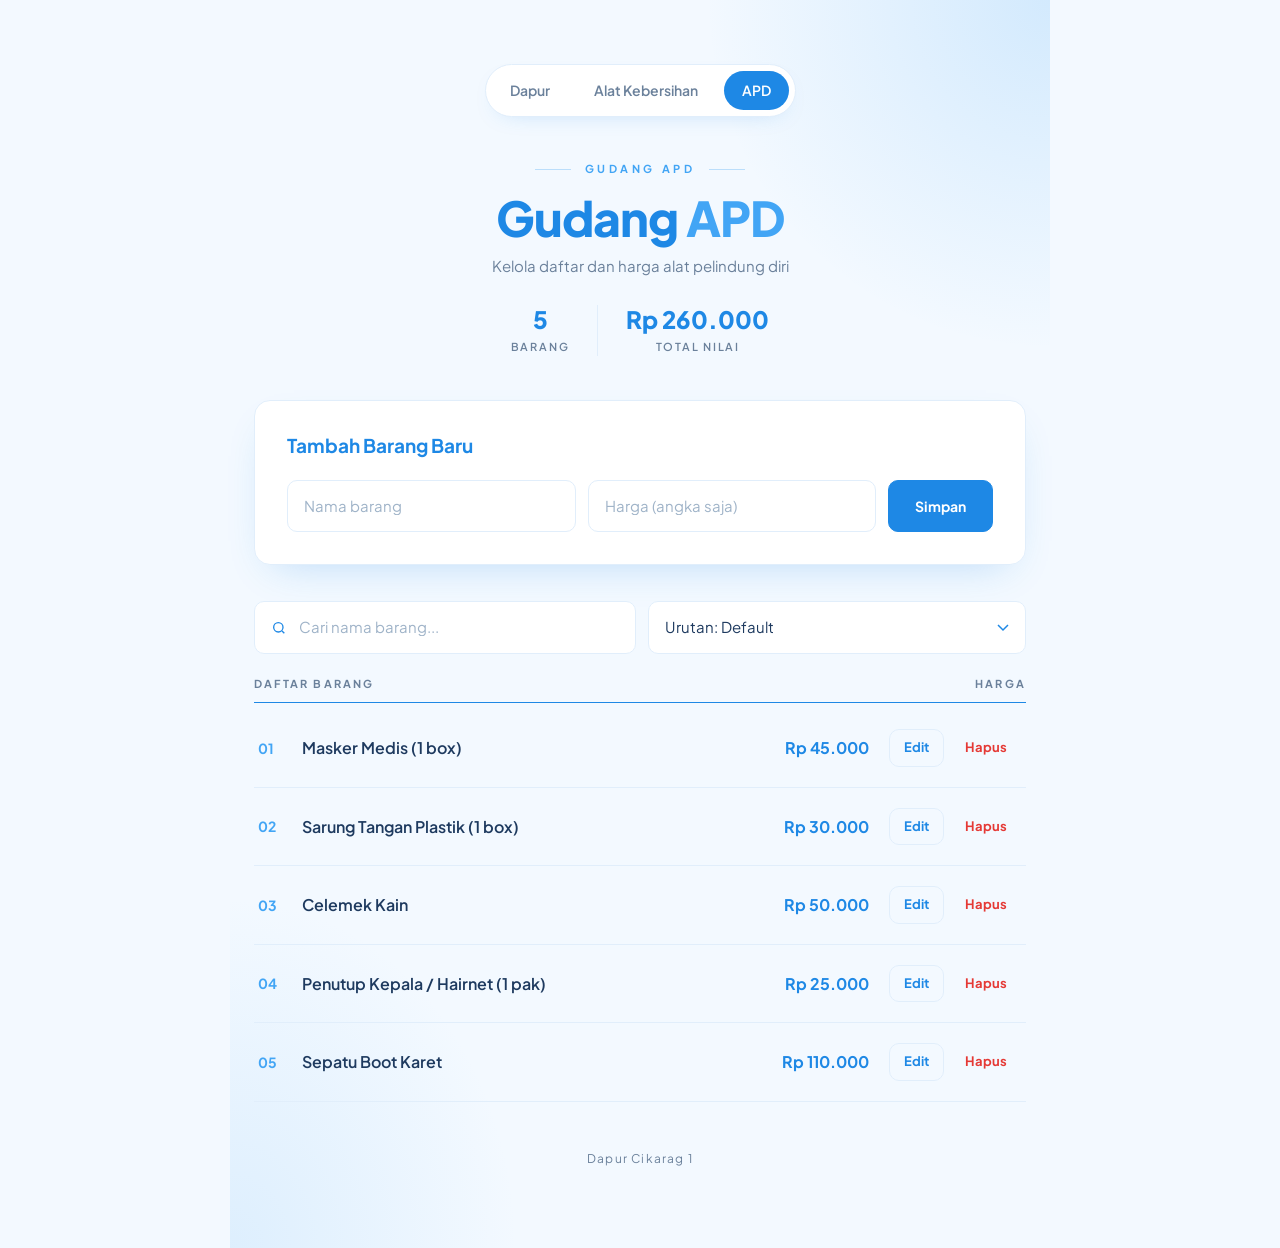
==== gudang-apd.html @ de3269f6 "Make the design elegant (6add7bca539699af820ea6bb)" ====
<!DOCTYPE html>
<html lang="id">
<head>
    <meta charset="UTF-8">
    <meta name="viewport" content="width=device-width, initial-scale=1.0">
    <title>Gudang APD · Dapur Cikarag 1</title>
    <link rel="preconnect" href="https://fonts.googleapis.com">
    <link rel="preconnect" href="https://fonts.gstatic.com" crossorigin>
    <link href="https://fonts.googleapis.com/css2?family=Plus+Jakarta+Sans:wght@400;500;600;700;800&display=swap" rel="stylesheet">
    <link rel="stylesheet" href="/style.css">
</head>
<body>

    <nav class="nav" aria-label="Halaman">
        <a href="/">Dapur</a>
        <a href="/gudang-kebersihan">Alat Kebersihan</a>
        <a href="/gudang-apd" aria-current="page">APD</a>
    </nav>

    <header class="masthead">
        <span class="eyebrow">Gudang APD</span>
        <h1>Gudang <em>APD</em></h1>
        <p class="tagline">Kelola daftar dan harga alat pelindung diri</p>
        <div class="stats">
            <div class="stat"><span class="stat-value" id="statCount">0</span><span class="stat-label">Barang</span></div>
            <div class="stat"><span class="stat-value" id="statTotal">Rp 0</span><span class="stat-label">Total Nilai</span></div>
        </div>
    </header>

    <!-- Form Tambah / Edit Barang -->
    <div class="card" id="formCard">
        <h3 id="formTitle">Tambah Barang Baru</h3>
        <form id="productForm" class="form-group">
            <!-- Input tersembunyi untuk menyimpan index saat mode edit -->
            <input type="hidden" id="editIndex" value="">
            <input type="text" id="newPriceName" placeholder="Nama barang" required>
            <input type="number" id="newPriceValue" placeholder="Harga (angka saja)" min="0" required>
            <button type="submit" id="submitBtn">Simpan</button>
        </form>
    </div>

    <!-- Kontrol Pencarian & Pengurutan -->
    <div class="controls">
        <input type="text" id="searchInput" class="search-box" placeholder="Cari nama barang...">

        <select id="sortInput" class="sort-box">
            <option value="default">Urutan: Default</option>
            <option value="cheap">Harga: Murah ke Mahal</option>
            <option value="expensive">Harga: Mahal ke Murah</option>
        </select>
    </div>

    <div class="list-heading"><span>Daftar Barang</span><span>Harga</span></div>

    <!-- Tempat Menampilkan Hasil -->
    <ul id="productList" class="product-list"></ul>

    <footer>Dapur Cikarag 1</footer>

    <script>
        window.HALAMAN = {
            kunciPenyimpanan: "dataAPD",
            barangDefault: [
            { nama: "Masker Medis (1 box)", harga: 45000 },
            { nama: "Sarung Tangan Plastik (1 box)", harga: 30000 },
            { nama: "Celemek Kain", harga: 50000 },
            { nama: "Penutup Kepala / Hairnet (1 pak)", harga: 25000 },
            { nama: "Sepatu Boot Karet", harga: 110000 }
        ]
        };
    </script>
    <script src="/app.js"></script>
</body>
</html>
---- style.css ----
:root {
    --ivory: #f3f9ff;
    --paper: #ffffff;
    --ink: #1e3a5f;
    --forest: #1e88e5;
    --forest-soft: #1976d2;
    --gold: #42a5f5;
    --gold-soft: #bbdefb;
    --muted: #6b819b;
    --line: #e1eefb;
    --danger: #e53935;
    --serif: 'Plus Jakarta Sans', 'Segoe UI', sans-serif;
    --sans: 'Plus Jakarta Sans', 'Segoe UI', sans-serif;
}
* { box-sizing: border-box; }
html { background: var(--ivory); }
body {
    min-height: 100vh;
    max-width: 820px;
    margin: 0 auto;
    padding: 64px 24px 80px;
    background:
        radial-gradient(ellipse 60% 40% at 100% 0%, rgba(66, 165, 245, .18), transparent 70%),
        radial-gradient(ellipse 50% 40% at 0% 100%, rgba(144, 202, 249, .22), transparent 70%);
    color: var(--ink);
    font-family: var(--sans);
    font-size: 15px;
    line-height: 1.5;
    -webkit-font-smoothing: antialiased;
}
body::before {
    display: none;
    content: "";
    position: fixed;
    inset: 0;
    z-index: -1;
    pointer-events: none;
    opacity: .35;
    background-image: url("data:image/svg+xml,%3Csvg xmlns='http://www.w3.org/2000/svg' width='160' height='160'%3E%3Cfilter id='n'%3E%3CfeTurbulence type='fractalNoise' baseFrequency='.9' numOctaves='2'/%3E%3CfeColorMatrix values='0 0 0 0 0.4 0 0 0 0 0.35 0 0 0 0 0.3 0 0 0 .08 0'/%3E%3C/filter%3E%3Crect width='100%25' height='100%25' filter='url(%23n)'/%3E%3C/svg%3E");
}

/* Kepala halaman */
.masthead { margin-bottom: 44px; text-align: center; animation: muncul .7s ease both; }
.eyebrow {
    display: inline-flex;
    align-items: center;
    gap: 14px;
    color: var(--gold);
    font-size: 11px;
    font-weight: 700;
    letter-spacing: .32em;
    text-transform: uppercase;
}
.eyebrow::before, .eyebrow::after { content: ""; width: 36px; height: 1px; background: var(--gold-soft); }
h1 {
    margin: 14px 0 10px;
    color: var(--forest);
    font-family: var(--serif);
    font-size: clamp(34px, 7vw, 48px);
    font-weight: 800;
    line-height: 1.1;
    letter-spacing: -.02em;
}
h1 em { color: var(--gold); font-style: normal; }
.tagline { margin: 0; color: var(--muted); font-size: 15px; }
.stats {
    display: flex;
    justify-content: center;
    gap: 0;
    margin-top: 28px;
}
.stat { padding: 0 28px; }
.stat + .stat { border-left: 1px solid var(--line); }
.stat-value { display: block; color: var(--forest); font-family: var(--serif); font-size: 24px; font-weight: 800; line-height: 1.2; }
.stat-label { color: var(--muted); font-size: 11px; font-weight: 600; letter-spacing: .16em; text-transform: uppercase; }

/* Kartu formulir */
.card {
    position: relative;
    margin-bottom: 36px;
    padding: 30px 32px 32px;
    background: var(--paper);
    border: 1px solid var(--line);
    border-radius: 16px;
    box-shadow: 0 16px 40px -20px rgba(30, 136, 229, .3);
    animation: muncul .7s .1s ease both;
}
.card::before {
    display: none;
    content: "";
    position: absolute;
    inset: 6px;
    border: 1px solid rgba(176, 141, 87, .22);
    border-radius: 2px;
    pointer-events: none;
}
.card.editing { border-color: var(--gold-soft); }
#formTitle {
    margin: 0 0 20px;
    color: var(--forest);
    font-family: var(--serif);
    font-size: 19px;
    font-weight: 700;
}
.form-group, .controls { display: flex; gap: 12px; }
.form-group { margin: 0; position: relative; }
input, select {
    min-width: 0;
    padding: 14px 16px;
    border: 1px solid var(--line);
    border-radius: 10px;
    background: #fff;
    color: var(--ink);
    font: inherit;
    outline: none;
    transition: border-color .25s, box-shadow .25s;
}
input::placeholder { color: #9fb3c8; }
input:focus, select:focus { border-color: var(--gold); box-shadow: 0 0 0 3px rgba(66, 165, 245, .18); }
input[type="text"], input[type="number"] { flex: 1; }
select {
    appearance: none;
    padding-right: 40px;
    background-image: url("data:image/svg+xml,%3Csvg xmlns='http://www.w3.org/2000/svg' width='12' height='8' viewBox='0 0 12 8'%3E%3Cpath d='M1 1l5 5 5-5' fill='none' stroke='%231e88e5' stroke-width='1.5'/%3E%3C/svg%3E");
    background-repeat: no-repeat;
    background-position: right 16px center;
    cursor: pointer;
}
button {
    padding: 13px 26px;
    border: 1px solid var(--forest);
    border-radius: 10px;
    background: var(--forest);
    color: #fff;
    font: inherit;
    font-size: 14px;
    font-weight: 700;
    cursor: pointer;
    transition: background .25s, color .25s, border-color .25s, transform .15s;
}
button:hover { background: var(--forest-soft); border-color: var(--forest-soft); }
button:active { transform: translateY(1px); }
button:focus-visible { outline: 2px solid var(--gold); outline-offset: 3px; }
.card.editing #submitBtn { background: var(--gold); border-color: var(--gold); color: #fff; }
.card.editing #submitBtn:hover { background: #1e88e5; border-color: #1e88e5; }

/* Kontrol pencarian */
.controls { margin-bottom: 22px; animation: muncul .7s .2s ease both; }
.search-box { flex: 2; padding-left: 44px; background: #fff url("data:image/svg+xml,%3Csvg xmlns='http://www.w3.org/2000/svg' width='16' height='16' viewBox='0 0 24 24' fill='none' stroke='%231e88e5' stroke-width='2'%3E%3Ccircle cx='11' cy='11' r='7'/%3E%3Cpath d='M20 20l-3.5-3.5'/%3E%3C/svg%3E") no-repeat 16px center; }
.sort-box { flex: 1; }

/* Daftar barang */
.list-heading {
    display: flex;
    align-items: baseline;
    justify-content: space-between;
    margin: 0 0 6px;
    padding-bottom: 10px;
    border-bottom: 1px solid var(--forest);
    color: var(--muted);
    font-size: 11px;
    font-weight: 700;
    letter-spacing: .2em;
    text-transform: uppercase;
}
.product-list { margin: 0; padding: 0; list-style: none; counter-reset: item; }
.product-item {
    display: grid;
    grid-template-columns: auto 1fr auto;
    align-items: center;
    gap: 20px;
    padding: 20px 4px;
    border-bottom: 1px solid var(--line);
    counter-increment: item;
    animation: muncul .45s ease both;
    transition: background .25s, padding .25s;
}
.product-item::before {
    content: counter(item, decimal-leading-zero);
    color: var(--gold);
    font-size: 14px;
    font-weight: 700;
    min-width: 24px;
}
.product-item:hover { background: linear-gradient(90deg, rgba(66, 165, 245, .08), transparent); padding-left: 12px; }
.product-info { display: flex; align-items: baseline; gap: 14px; min-width: 0; }
.product-name { flex: 1; min-width: 0; font-weight: 600; font-size: 16px; overflow-wrap: anywhere; }
.product-price {
    color: var(--forest);
    font-family: var(--serif);
    font-size: 16px;
    font-weight: 700;
    white-space: nowrap;
}
.action-buttons { display: flex; gap: 6px; }
.btn-edit, .btn-delete {
    padding: 8px 14px;
    background: transparent;
    font-size: 13px;
}
.btn-edit { border-color: var(--line); color: var(--forest); }
.btn-edit:hover { background: var(--forest); border-color: var(--forest); color: #fff; }
.btn-delete { border-color: transparent; color: var(--danger); }
.btn-delete:hover { background: var(--danger); border-color: var(--danger); color: #fff; }
.no-result {
    padding: 48px 20px;
    border-bottom: 1px solid var(--line);
    color: var(--muted);
    font-size: 17px;
    font-weight: 600;
    text-align: center;
}
.no-result small { display: block; margin-top: 6px; font-size: 13px; font-weight: 400; }
footer { margin-top: 48px; color: var(--muted); font-size: 12px; letter-spacing: .1em; text-align: center; }
footer::before { content: ""; display: block; margin-bottom: 10px; color: var(--gold); }

@media (max-width: 640px) {
    body { padding: 40px 16px 60px; }
    .card { padding: 24px 20px; }
    .form-group, .controls { flex-direction: column; }
    .form-group button { width: 100%; }
    .stat { padding: 0 18px; }
    .product-item { grid-template-columns: auto 1fr; gap: 10px 14px; }
    .product-info { flex-direction: column; gap: 2px; }
    .action-buttons { grid-column: 2; }
}
@keyframes muncul {
    from { opacity: 0; transform: translateY(10px); }
    to { opacity: 1; transform: translateY(0); }
}
@media (prefers-reduced-motion: reduce) {
    *, *::before, *::after { animation-duration: .01ms !important; transition-duration: .01ms !important; }
}

/* Navigasi antar halaman */
.nav {
    display: flex;
    justify-content: center;
    flex-wrap: wrap;
    gap: 8px;
    margin: 0 auto 36px;
    padding: 6px;
    width: fit-content;
    max-width: 100%;
    background: var(--paper);
    border: 1px solid var(--line);
    border-radius: 999px;
    box-shadow: 0 8px 24px -16px rgba(30, 136, 229, .35);
}
.nav a {
    padding: 9px 18px;
    border-radius: 999px;
    color: var(--muted);
    font-size: 14px;
    font-weight: 600;
    text-decoration: none;
    transition: background .2s, color .2s;
}
.nav a:hover { color: var(--forest); background: var(--ivory); }
.nav a[aria-current="page"] { background: var(--forest); color: #fff; }
.nav a:focus-visible { outline: 2px solid var(--gold); outline-offset: 2px; }
@media (max-width: 640px) {
    .nav { border-radius: 16px; }
    .nav a { padding: 8px 12px; font-size: 13px; }
}
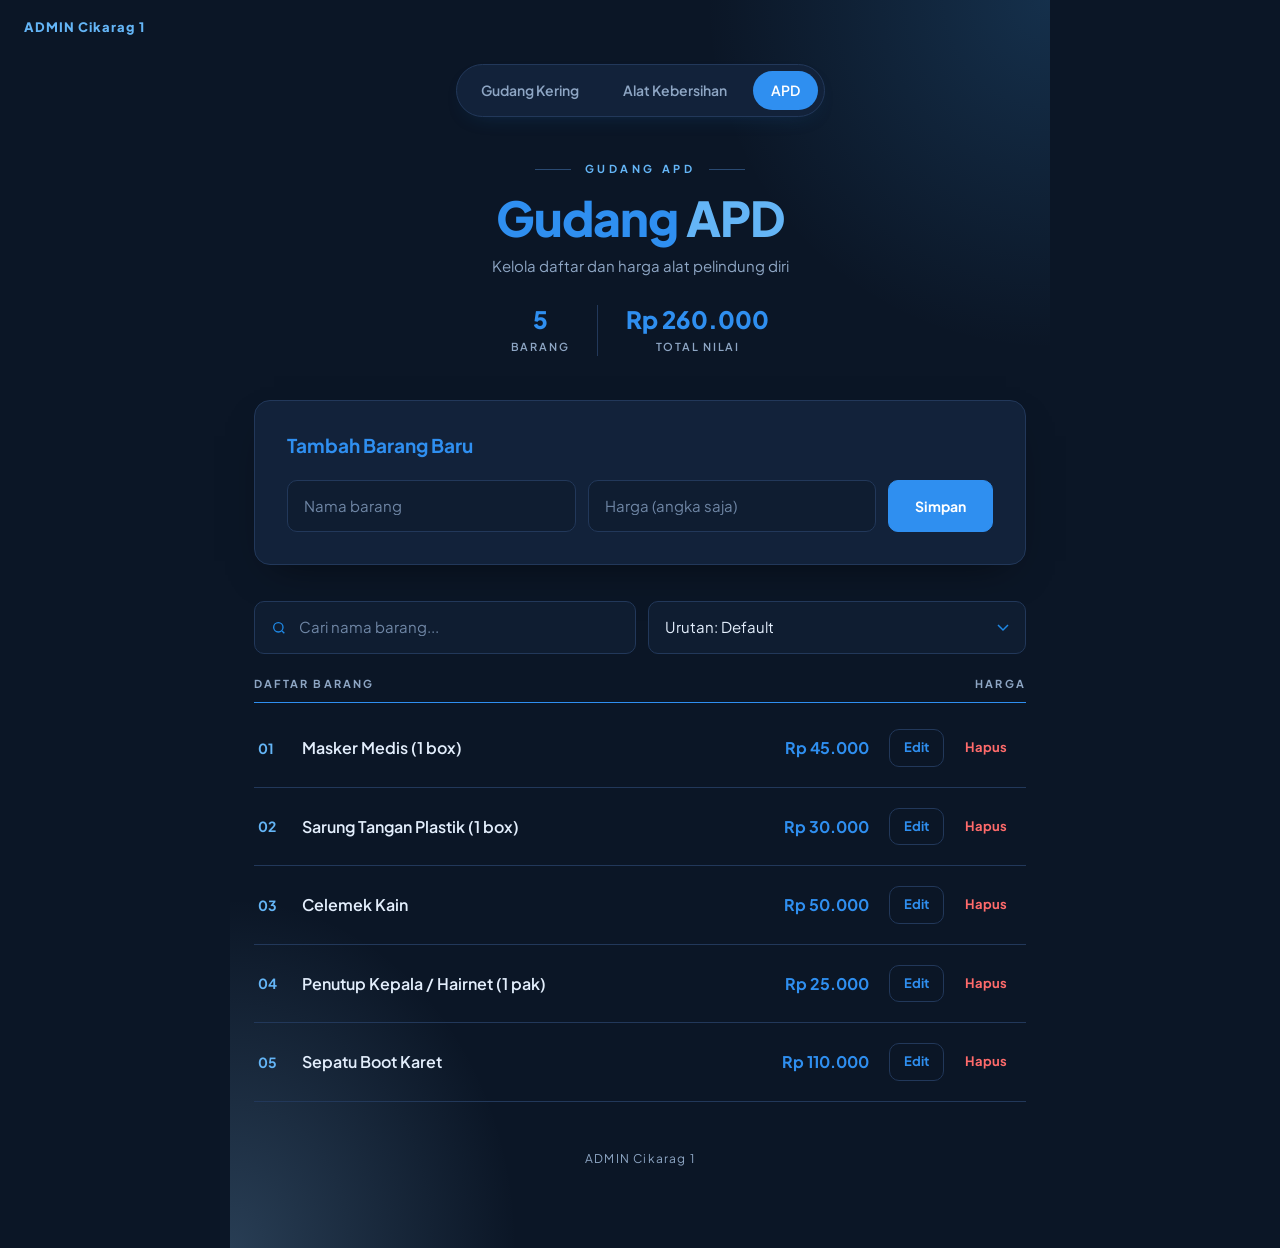
==== commit a653133c: "Make the design elegant - Session 1 (6add7bca539699af820ea6bb)" ====
--- a/gudang-apd.html
+++ b/gudang-apd.html
@@ -3,16 +3,17 @@
 <head>
     <meta charset="UTF-8">
     <meta name="viewport" content="width=device-width, initial-scale=1.0">
-    <title>Gudang APD · Dapur Cikarag 1</title>
+    <title>Gudang APD · ADMIN Cikarag 1</title>
     <link rel="preconnect" href="https://fonts.googleapis.com">
     <link rel="preconnect" href="https://fonts.gstatic.com" crossorigin>
     <link href="https://fonts.googleapis.com/css2?family=Plus+Jakarta+Sans:wght@400;500;600;700;800&display=swap" rel="stylesheet">
     <link rel="stylesheet" href="/style.css">
 </head>
 <body>
+    <div class="admin-badge">ADMIN Cikarag 1</div>
 
     <nav class="nav" aria-label="Halaman">
-        <a href="/">Dapur</a>
+        <a href="/">Gudang Kering</a>
         <a href="/gudang-kebersihan">Alat Kebersihan</a>
         <a href="/gudang-apd" aria-current="page">APD</a>
     </nav>
@@ -55,7 +56,7 @@
     <!-- Tempat Menampilkan Hasil -->
     <ul id="productList" class="product-list"></ul>
 
-    <footer>Dapur Cikarag 1</footer>
+    <footer>ADMIN Cikarag 1</footer>
 
     <script>
         window.HALAMAN = {
--- a/style.css
+++ b/style.css
@@ -1,14 +1,14 @@
 :root {
-    --ivory: #f3f9ff;
-    --paper: #ffffff;
-    --ink: #1e3a5f;
-    --forest: #1e88e5;
+    --ivory: #0b1626;
+    --paper: #12223a;
+    --ink: #e3eefc;
+    --forest: #2f8ff0;
     --forest-soft: #1976d2;
-    --gold: #42a5f5;
-    --gold-soft: #bbdefb;
-    --muted: #6b819b;
-    --line: #e1eefb;
-    --danger: #e53935;
+    --gold: #64b5f6;
+    --gold-soft: #2a4a72;
+    --muted: #8ea6c4;
+    --line: #22385a;
+    --danger: #ff6b6b;
     --serif: 'Plus Jakarta Sans', 'Segoe UI', sans-serif;
     --sans: 'Plus Jakarta Sans', 'Segoe UI', sans-serif;
 }
@@ -82,7 +82,7 @@
     background: var(--paper);
     border: 1px solid var(--line);
     border-radius: 16px;
-    box-shadow: 0 16px 40px -20px rgba(30, 136, 229, .3);
+    box-shadow: 0 16px 40px -20px rgba(0, 0, 0, .6);
     animation: muncul .7s .1s ease both;
 }
 .card::before {
@@ -109,13 +109,13 @@
     padding: 14px 16px;
     border: 1px solid var(--line);
     border-radius: 10px;
-    background: #fff;
+    background: #0f1d31;
     color: var(--ink);
     font: inherit;
     outline: none;
     transition: border-color .25s, box-shadow .25s;
 }
-input::placeholder { color: #9fb3c8; }
+input::placeholder { color: #6f86a5; }
 input:focus, select:focus { border-color: var(--gold); box-shadow: 0 0 0 3px rgba(66, 165, 245, .18); }
 input[type="text"], input[type="number"] { flex: 1; }
 select {
@@ -146,7 +146,7 @@
 
 /* Kontrol pencarian */
 .controls { margin-bottom: 22px; animation: muncul .7s .2s ease both; }
-.search-box { flex: 2; padding-left: 44px; background: #fff url("data:image/svg+xml,%3Csvg xmlns='http://www.w3.org/2000/svg' width='16' height='16' viewBox='0 0 24 24' fill='none' stroke='%231e88e5' stroke-width='2'%3E%3Ccircle cx='11' cy='11' r='7'/%3E%3Cpath d='M20 20l-3.5-3.5'/%3E%3C/svg%3E") no-repeat 16px center; }
+.search-box { flex: 2; padding-left: 44px; background: #0f1d31 url("data:image/svg+xml,%3Csvg xmlns='http://www.w3.org/2000/svg' width='16' height='16' viewBox='0 0 24 24' fill='none' stroke='%231e88e5' stroke-width='2'%3E%3Ccircle cx='11' cy='11' r='7'/%3E%3Cpath d='M20 20l-3.5-3.5'/%3E%3C/svg%3E") no-repeat 16px center; }
 .sort-box { flex: 1; }
 
 /* Daftar barang */
@@ -263,3 +263,14 @@
     .nav { border-radius: 16px; }
     .nav a { padding: 8px 12px; font-size: 13px; }
 }
+
+.admin-badge {
+    position: absolute;
+    top: 18px;
+    left: 24px;
+    color: var(--gold);
+    font-size: 13px;
+    font-weight: 800;
+    letter-spacing: .08em;
+}
+@media (max-width: 640px) { .admin-badge { top: 12px; left: 16px; font-size: 12px; } }
